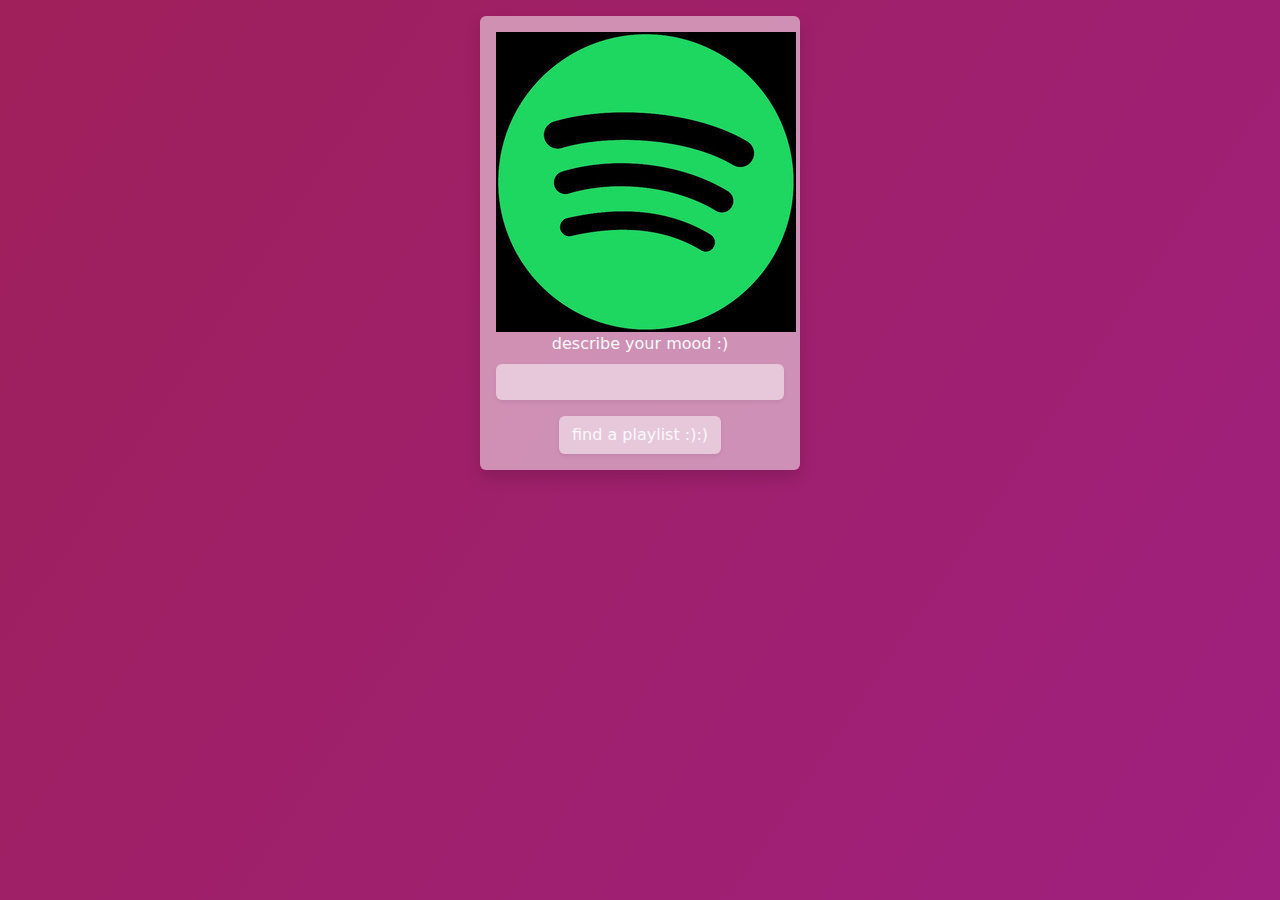
==== project/templates/index.html @ 093f2904 "text" ====
<!DOCTYPE html>
<html>
    <head>
        <title>Mood Playlist Generator</title>
        <link href="https://cdn.jsdelivr.net/npm/bootstrap@5.3.3/dist/css/bootstrap.min.css" rel="stylesheet" integrity="sha384-QWTKZyjpPEjISv5WaRU9OFeRpok6YctnYmDr5pNlyT2bRjXh0JMhjY6hW+ALEwIH" crossorigin="anonymous">
        <link href="../static/main.css" rel="stylesheet">
    </head>
    <body>
        <div class="p-3 mt-3 text-center container transparent rounded shadow w-25">
            <img src="../static/spotify.jpeg"/>
            <form method="POST">
                <div class="mb-3">
                    <label for="mood-input" class="form-label text-light">describe your mood :)</label>
                    <input type="text" class="form-control btn-transparent border-0 text-center center m-auto shadow-sm" id="mood-input" aria-describedby="mood">
                </div>
                <button type="submit" class="mx-auto center rounded btn text-light borner-0 btn-transparent shadow-sm">find a playlist :):)</button>
            </form>
        </div>

        <script src="https://cdn.jsdelivr.net/npm/@popperjs/core@2.11.8/dist/umd/popper.min.js" integrity="sha384-I7E8VVD/ismYTF4hNIPjVp/Zjvgyol6VFvRkX/vR+Vc4jQkC+hVqc2pM8ODewa9r" crossorigin="anonymous"></script>
        <script src="https://cdn.jsdelivr.net/npm/bootstrap@5.3.3/dist/js/bootstrap.min.js" integrity="sha384-0pUGZvbkm6XF6gxjEnlmuGrJXVbNuzT9qBBavbLwCsOGabYfZo0T0to5eqruptLy" crossorigin="anonymous"></script>
        <script src="https://cdn.jsdelivr.net/npm/bootstrap@5.3.3/dist/js/bootstrap.bundle.min.js" integrity="sha384-YvpcrYf0tY3lHB60NNkmXc5s9fDVZLESaAA55NDzOxhy9GkcIdslK1eN7N6jIeHz" crossorigin="anonymous"></script>
    </body>
</html>
---- project/static/main.css ----
body {
    background: linear-gradient(304deg, #8d2a2a, #bf7c3b, #adb028, #53b42e, #209f90, #206b9f, #50209f, #9f209f, #9f205a);
    background-size: 1800% 1800%;

    -webkit-animation: AnimationName 20s ease infinite;
    -moz-animation: AnimationName 20s ease infinite;
    animation: AnimationName 20s ease infinite;
}

@-webkit-keyframes AnimationName {
    0%{background-position:45% 0%}
    50%{background-position:56% 100%}
    100%{background-position:45% 0%}
}
@-moz-keyframes AnimationName {
    0%{background-position:45% 0%}
    50%{background-position:56% 100%}
    100%{background-position:45% 0%}
}
@keyframes AnimationName {
    0%{background-position:45% 0%}
    50%{background-position:56% 100%}
    100%{background-position:45% 0%}
}

.btn-transparent {
    background-color: rgba(255, 255, 255, 0.5);
}

.btn-transparent:hover {
    background-color: rgba(255, 255, 255, 0.7);
}

.transparent {
    background-color: rgba(255, 255, 255, 0.5);
}
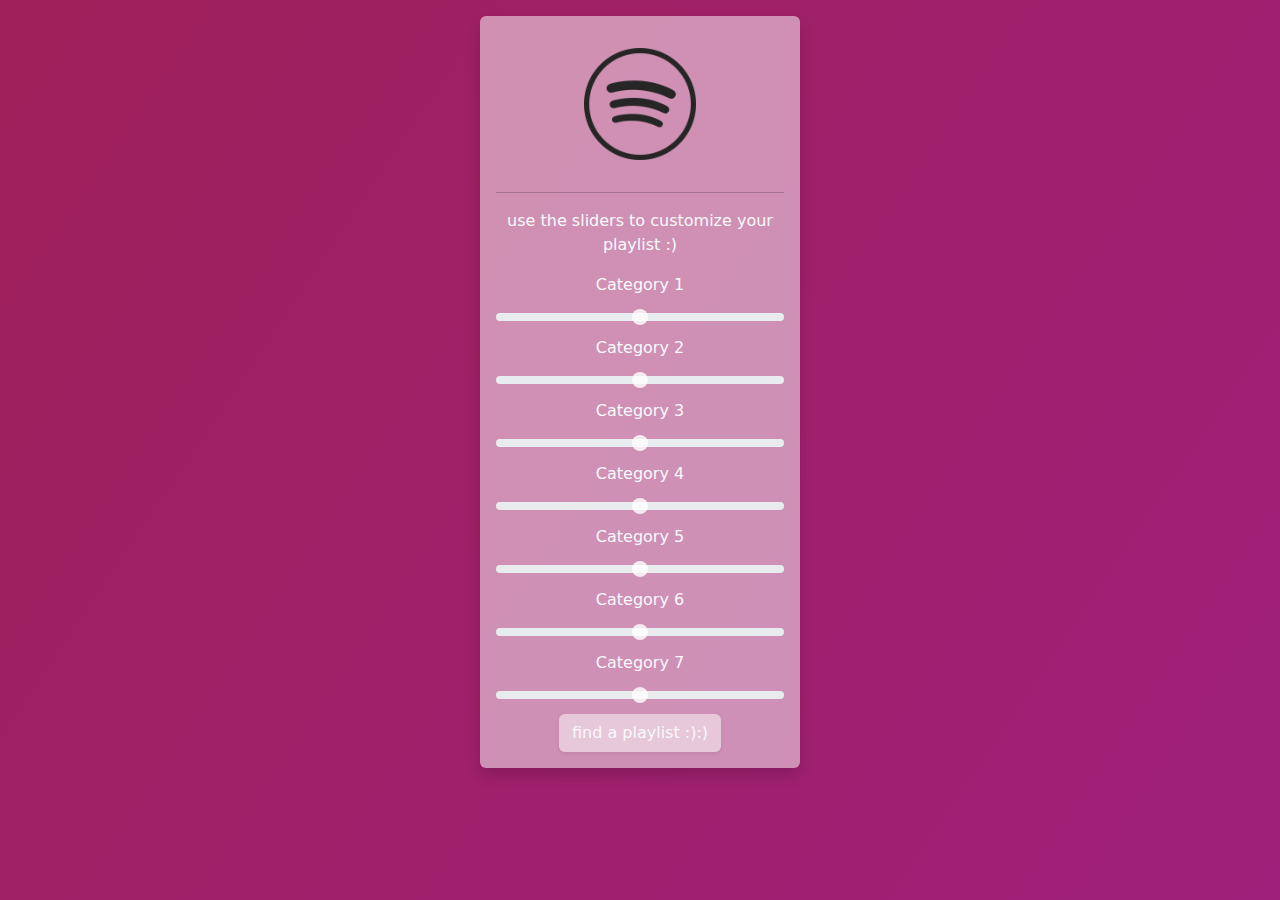
==== commit b388cd6a: "add slider categories and stuff" ====
--- a/project/templates/index.html
+++ b/project/templates/index.html
@@ -5,15 +5,32 @@
         <link href="https://cdn.jsdelivr.net/npm/bootstrap@5.3.3/dist/css/bootstrap.min.css" rel="stylesheet" integrity="sha384-QWTKZyjpPEjISv5WaRU9OFeRpok6YctnYmDr5pNlyT2bRjXh0JMhjY6hW+ALEwIH" crossorigin="anonymous">
         <link href="../static/main.css" rel="stylesheet">
     </head>
-    <body>
-        <div class="p-3 mt-3 text-center container transparent rounded shadow w-25">
-            <img src="../static/spotify.jpeg"/>
+    <body class="h-100">
+        <div class="p-3 mt-3 text-center container transparent rounded shadow w-25 my-auto">
+            <img src="../static/spotify.webp" class="w-50 p-3"/>
+            <hr>
+            <p class="text-light">use the sliders to customize your playlist :)</p>
             <form method="POST">
-                <div class="mb-3">
+                <!-- <div class="mb-3">
                     <label for="mood-input" class="form-label text-light">describe your mood :)</label>
                     <input type="text" class="form-control btn-transparent border-0 text-center center m-auto shadow-sm" id="mood-input" aria-describedby="mood">
-                </div>
+                </div> -->
+                <label for="mood_input_1" class="form-label text-light">Category 1</label>
+                <input type="range" class="form-range text-light trasnparent light custom-range" min="0" max="5" step="0.5" id="mood_input_1">
+                <label for="mood_input_2" class="form-label text-light">Category 2</label>
+                <input type="range" class="form-range text-light trasnparent light custom-range" min="0" max="5" step="0.5" id="mood_input_2">
+                <label for="mood_input_3" class="form-label text-light">Category 3</label>
+                <input type="range" class="form-range text-light trasnparent light custom-range" min="0" max="5" step="0.5" id="mood_input_3">
+                <label for="mood_input_4" class="form-label text-light">Category 4</label>
+                <input type="range" class="form-range text-light trasnparent light custom-range" min="0" max="5" step="0.5" id="mood_input_4">
+                <label for="mood_input_5" class="form-label text-light">Category 5</label>
+                <input type="range" class="form-range text-light trasnparent light custom-range" min="0" max="5" step="0.5" id="mood_input_5">
+                <label for="mood_input_6" class="form-label text-light">Category 6</label>
+                <input type="range" class="form-range text-light trasnparent light custom-range" min="0" max="5" step="0.5" id="mood_input_6">
+                <label for="mood_input_7" class="form-label text-light">Category 7</label>
+                <input type="range" class="form-range text-light trasnparent light custom-range" min="0" max="5" step="0.5" id="mood_input_7">
                 <button type="submit" class="mx-auto center rounded btn text-light borner-0 btn-transparent shadow-sm">find a playlist :):)</button>
+            
             </form>
         </div>
 
--- a/project/static/main.css
+++ b/project/static/main.css
@@ -27,6 +27,18 @@
     background-color: rgba(255, 255, 255, 0.5);
 }
 
+.custom-range::-webkit-slider-thumb {
+    background: rgba(255, 255, 255, 0.8);
+  }
+  
+  .custom-range::-moz-range-thumb {
+    background: rgba(255, 255, 255, 0.8);
+  }
+  
+  .custom-range::-ms-thumb {
+    background: rgba(255, 255, 255, 0.8);
+  }
+
 .btn-transparent:hover {
     background-color: rgba(255, 255, 255, 0.7);
 }
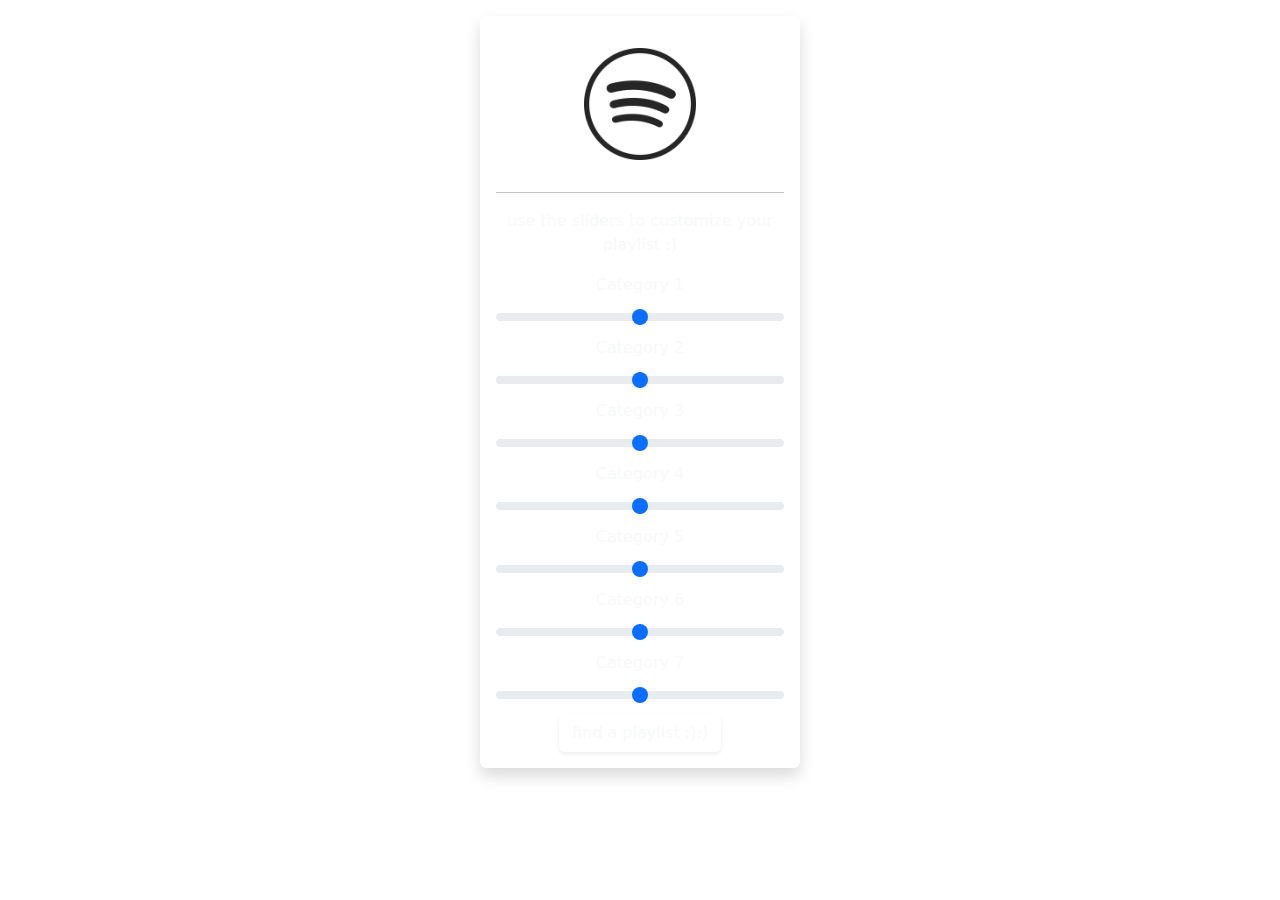
==== commit 050a0d09: "ghkl" ====
--- a/project/templates/index.html
+++ b/project/templates/index.html
@@ -1,9 +1,9 @@
 <!DOCTYPE html>
 <html>
     <head>
-        <title>Mood Playlist Generator</title>
+        <title>Mood Playlist Generator | Form</title>
         <link href="https://cdn.jsdelivr.net/npm/bootstrap@5.3.3/dist/css/bootstrap.min.css" rel="stylesheet" integrity="sha384-QWTKZyjpPEjISv5WaRU9OFeRpok6YctnYmDr5pNlyT2bRjXh0JMhjY6hW+ALEwIH" crossorigin="anonymous">
-        <link href="../static/main.css" rel="stylesheet">
+        <link href="{{ url_for('static',filename='main.css') }}" rel="stylesheet">
     </head>
     <body class="h-100">
         <div class="p-3 mt-3 text-center container transparent rounded shadow w-25 my-auto">
@@ -29,8 +29,7 @@
                 <input type="range" class="form-range text-light trasnparent light custom-range" min="0" max="5" step="0.5" id="mood_input_6">
                 <label for="mood_input_7" class="form-label text-light">Category 7</label>
                 <input type="range" class="form-range text-light trasnparent light custom-range" min="0" max="5" step="0.5" id="mood_input_7">
-                <button type="submit" class="mx-auto center rounded btn text-light borner-0 btn-transparent shadow-sm">find a playlist :):)</button>
-            
+                <button formaction="/" type="submit" class="mx-auto center rounded btn text-light borner-0 btn-transparent shadow-sm">find a playlist :):)</button>
             </form>
         </div>
 
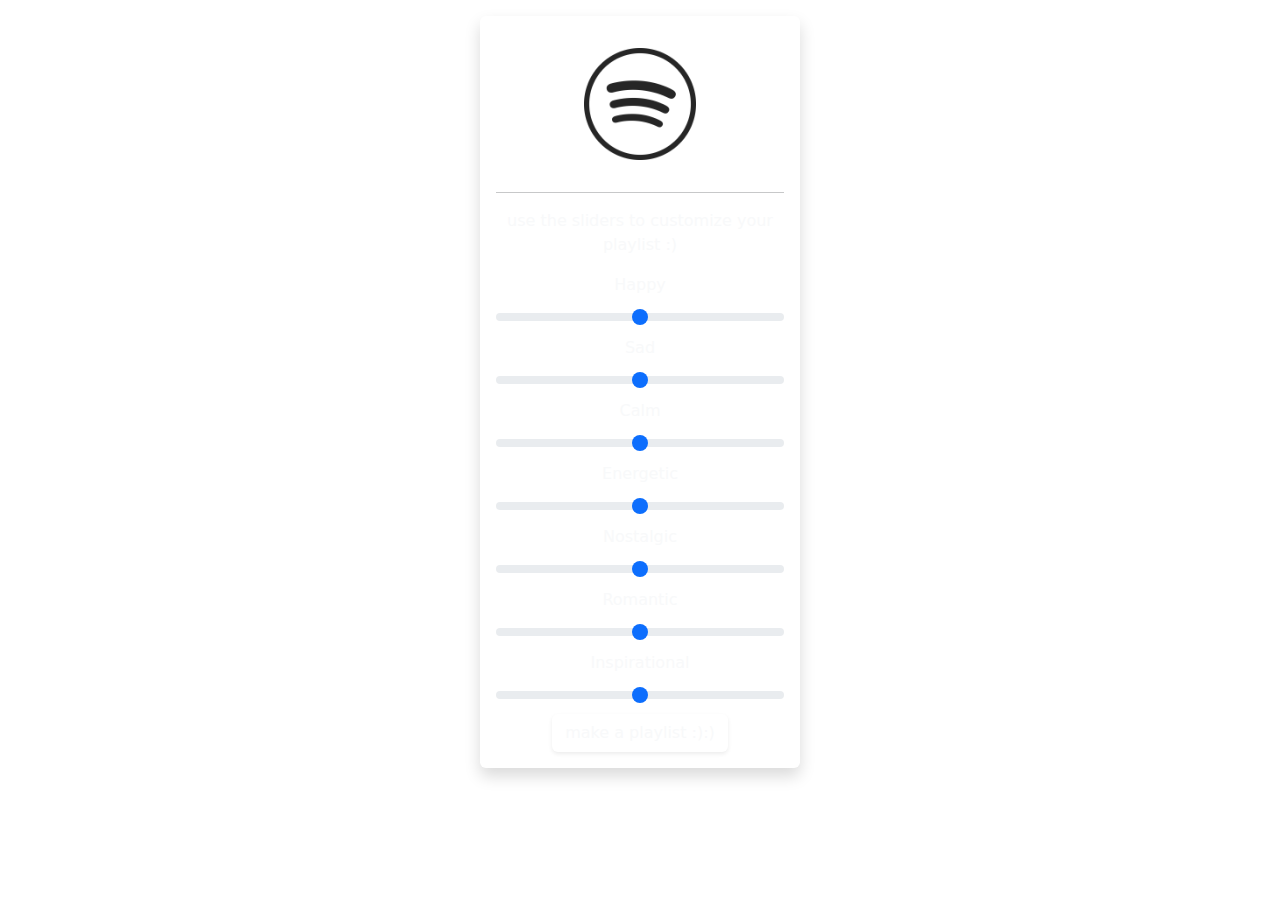
==== commit 12b10312: "pushing" ====
--- a/project/templates/index.html
+++ b/project/templates/index.html
@@ -15,21 +15,21 @@
                     <label for="mood-input" class="form-label text-light">describe your mood :)</label>
                     <input type="text" class="form-control btn-transparent border-0 text-center center m-auto shadow-sm" id="mood-input" aria-describedby="mood">
                 </div> -->
-                <label for="mood_input_1" class="form-label text-light">Category 1</label>
-                <input type="range" class="form-range text-light trasnparent light custom-range" min="0" max="5" step="0.5" id="mood_input_1">
-                <label for="mood_input_2" class="form-label text-light">Category 2</label>
-                <input type="range" class="form-range text-light trasnparent light custom-range" min="0" max="5" step="0.5" id="mood_input_2">
-                <label for="mood_input_3" class="form-label text-light">Category 3</label>
-                <input type="range" class="form-range text-light trasnparent light custom-range" min="0" max="5" step="0.5" id="mood_input_3">
-                <label for="mood_input_4" class="form-label text-light">Category 4</label>
-                <input type="range" class="form-range text-light trasnparent light custom-range" min="0" max="5" step="0.5" id="mood_input_4">
-                <label for="mood_input_5" class="form-label text-light">Category 5</label>
-                <input type="range" class="form-range text-light trasnparent light custom-range" min="0" max="5" step="0.5" id="mood_input_5">
-                <label for="mood_input_6" class="form-label text-light">Category 6</label>
-                <input type="range" class="form-range text-light trasnparent light custom-range" min="0" max="5" step="0.5" id="mood_input_6">
-                <label for="mood_input_7" class="form-label text-light">Category 7</label>
-                <input type="range" class="form-range text-light trasnparent light custom-range" min="0" max="5" step="0.5" id="mood_input_7">
-                <button formaction="/" type="submit" class="mx-auto center rounded btn text-light borner-0 btn-transparent shadow-sm">find a playlist :):)</button>
+                <label for="mood_input_1" class="form-label text-light">Happy</label>
+                <input type="range" class="form-range text-light trasnparent light custom-range" min="0" max="5" step="0.5" id="mood_input_1" name="mood_input_1">
+                <label for="mood_input_2" class="form-label text-light">Sad</label>
+                <input type="range" class="form-range text-light trasnparent light custom-range" min="0" max="5" step="0.5" id="mood_input_2" name="mood_input_2">
+                <label for="mood_input_3" class="form-label text-light">Calm</label>
+                <input type="range" class="form-range text-light trasnparent light custom-range" min="0" max="5" step="0.5" id="mood_input_3" name="mood_input_3">
+                <label for="mood_input_4" class="form-label text-light">Energetic</label>
+                <input type="range" class="form-range text-light trasnparent light custom-range" min="0" max="5" step="0.5" id="mood_input_4" name="mood_input_4">
+                <label for="mood_input_5" class="form-label text-light">Nostalgic</label>
+                <input type="range" class="form-range text-light trasnparent light custom-range" min="0" max="5" step="0.5" id="mood_input_5" name="mood_input_5">
+                <label for="mood_input_6" class="form-label text-light">Romantic</label>
+                <input type="range" class="form-range text-light trasnparent light custom-range" min="0" max="5" step="0.5" id="mood_input_6" name="mood_input_6">
+                <label for="mood_input_7" class="form-label text-light">Inspirational</label>
+                <input type="range" class="form-range text-light trasnparent light custom-range" min="0" max="5" step="0.5" id="mood_input_7" name="mood_input_7">
+                <button formaction="/" type="submit" class="mx-auto center rounded btn text-light borner-0 btn-transparent shadow-sm">make a playlist :):)</button>
             </form>
         </div>
 
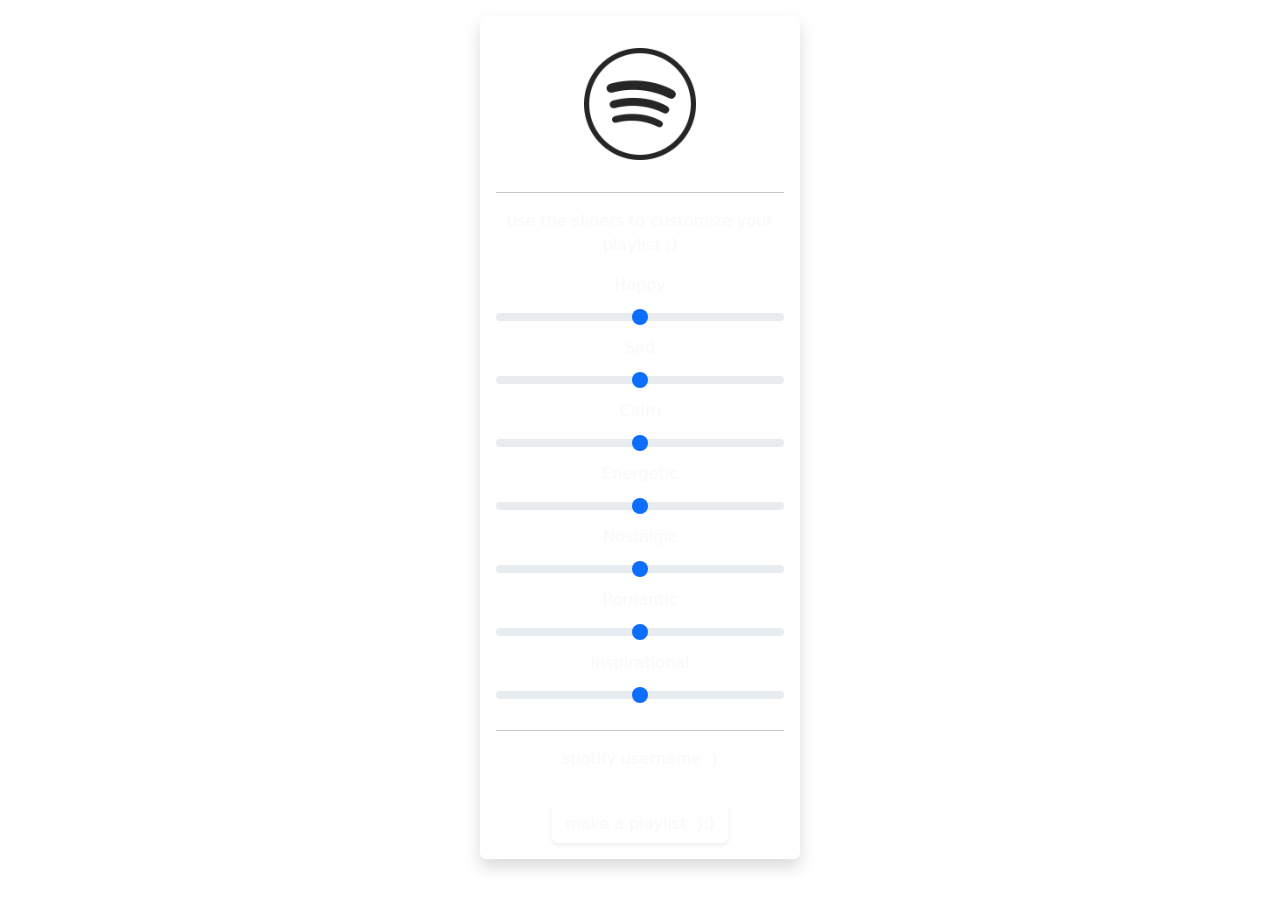
==== commit ec243fa6: "add username" ====
--- a/project/templates/index.html
+++ b/project/templates/index.html
@@ -29,6 +29,9 @@
                 <input type="range" class="form-range text-light trasnparent light custom-range" min="0" max="5" step="0.5" id="mood_input_6" name="mood_input_6">
                 <label for="mood_input_7" class="form-label text-light">Inspirational</label>
                 <input type="range" class="form-range text-light trasnparent light custom-range" min="0" max="5" step="0.5" id="mood_input_7" name="mood_input_7">
+                <hr>
+                <label for="username" class="form-label text-light">spotify username :)</label>
+                <input type="text" id="username" name="username" class="transparent border-0 rounded light text-light">
                 <button formaction="/" type="submit" class="mx-auto center rounded btn text-light borner-0 btn-transparent shadow-sm">make a playlist :):)</button>
             </form>
         </div>
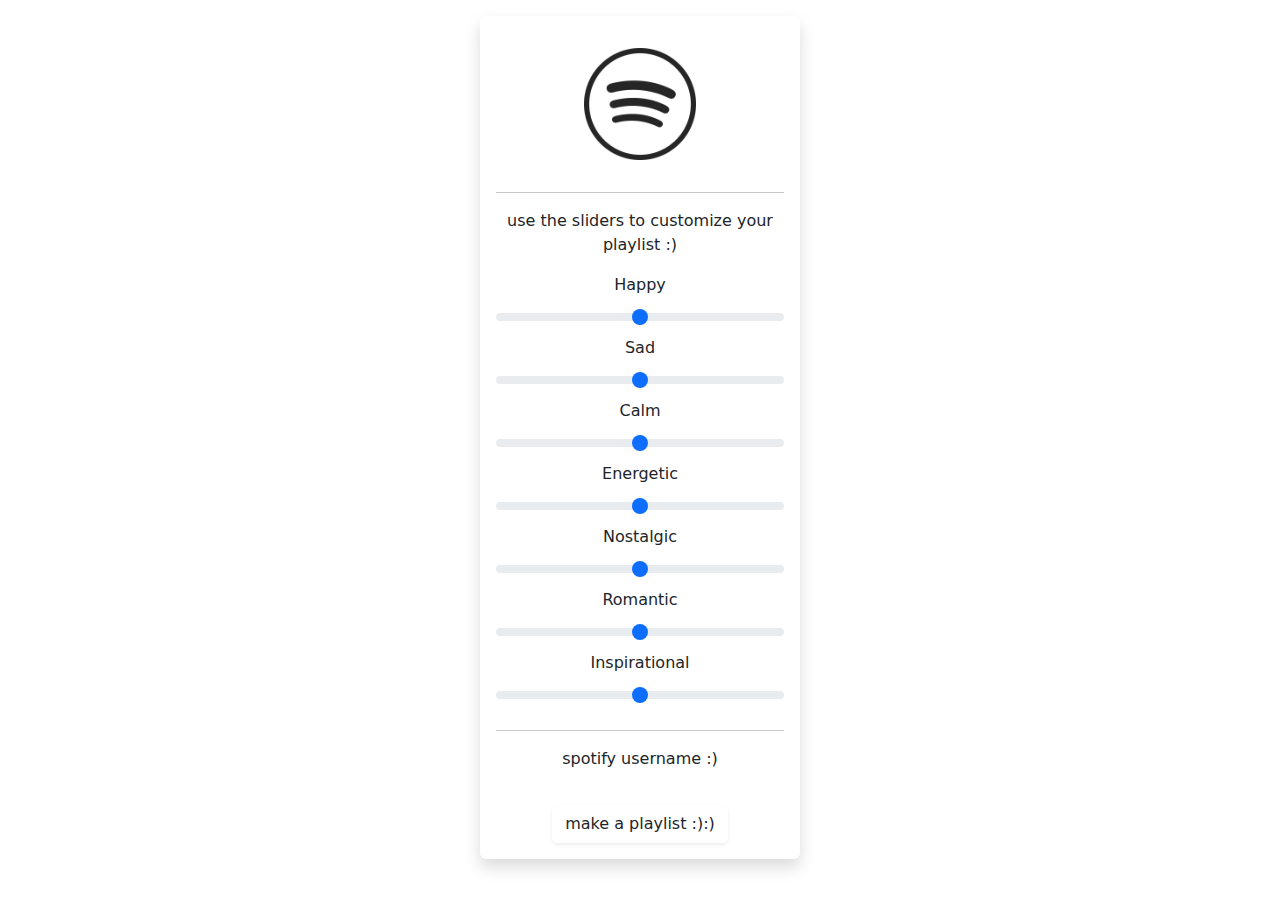
==== commit 69a60e5c: "make playlist page" ====
--- a/project/templates/index.html
+++ b/project/templates/index.html
@@ -9,30 +9,30 @@
         <div class="p-3 mt-3 text-center container transparent rounded shadow w-25 my-auto">
             <img src="../static/spotify.webp" class="w-50 p-3"/>
             <hr>
-            <p class="text-light">use the sliders to customize your playlist :)</p>
+            <p class="text-dark">use the sliders to customize your playlist :)</p>
             <form method="POST">
                 <!-- <div class="mb-3">
                     <label for="mood-input" class="form-label text-light">describe your mood :)</label>
                     <input type="text" class="form-control btn-transparent border-0 text-center center m-auto shadow-sm" id="mood-input" aria-describedby="mood">
                 </div> -->
-                <label for="mood_input_1" class="form-label text-light">Happy</label>
-                <input type="range" class="form-range text-light trasnparent light custom-range" min="0" max="5" step="0.5" id="mood_input_1" name="mood_input_1">
-                <label for="mood_input_2" class="form-label text-light">Sad</label>
-                <input type="range" class="form-range text-light trasnparent light custom-range" min="0" max="5" step="0.5" id="mood_input_2" name="mood_input_2">
-                <label for="mood_input_3" class="form-label text-light">Calm</label>
-                <input type="range" class="form-range text-light trasnparent light custom-range" min="0" max="5" step="0.5" id="mood_input_3" name="mood_input_3">
-                <label for="mood_input_4" class="form-label text-light">Energetic</label>
-                <input type="range" class="form-range text-light trasnparent light custom-range" min="0" max="5" step="0.5" id="mood_input_4" name="mood_input_4">
-                <label for="mood_input_5" class="form-label text-light">Nostalgic</label>
-                <input type="range" class="form-range text-light trasnparent light custom-range" min="0" max="5" step="0.5" id="mood_input_5" name="mood_input_5">
-                <label for="mood_input_6" class="form-label text-light">Romantic</label>
-                <input type="range" class="form-range text-light trasnparent light custom-range" min="0" max="5" step="0.5" id="mood_input_6" name="mood_input_6">
-                <label for="mood_input_7" class="form-label text-light">Inspirational</label>
-                <input type="range" class="form-range text-light trasnparent light custom-range" min="0" max="5" step="0.5" id="mood_input_7" name="mood_input_7">
+                <label for="mood_input_1" class="form-label text-dark">Happy</label>
+                <input type="range" class="form-range text-dark trasnparent dark custom-range" min="0" max="5" step="0.5" id="mood_input_1" name="mood_input_1">
+                <label for="mood_input_2" class="form-label text-dark">Sad</label>
+                <input type="range" class="form-range text-dark trasnparent dark custom-range" min="0" max="5" step="0.5" id="mood_input_2" name="mood_input_2">
+                <label for="mood_input_3" class="form-label text-dark">Calm</label>
+                <input type="range" class="form-range text-dark trasnparent dark custom-range" min="0" max="5" step="0.5" id="mood_input_3" name="mood_input_3">
+                <label for="mood_input_4" class="form-label text-dark">Energetic</label>
+                <input type="range" class="form-range text-dark trasnparent dark custom-range" min="0" max="5" step="0.5" id="mood_input_4" name="mood_input_4">
+                <label for="mood_input_5" class="form-label text-dark">Nostalgic</label>
+                <input type="range" class="form-range text-dark trasnparent dark custom-range" min="0" max="5" step="0.5" id="mood_input_5" name="mood_input_5">
+                <label for="mood_input_6" class="form-label text-dark">Romantic</label>
+                <input type="range" class="form-range text-dark trasnparent dark custom-range" min="0" max="5" step="0.5" id="mood_input_6" name="mood_input_6">
+                <label for="mood_input_7" class="form-label text-dark">Inspirational</label>
+                <input type="range" class="form-range text-dark trasnparent dark custom-range" min="0" max="5" step="0.5" id="mood_input_7" name="mood_input_7">
                 <hr>
-                <label for="username" class="form-label text-light">spotify username :)</label>
-                <input type="text" id="username" name="username" class="transparent border-0 rounded light text-light">
-                <button formaction="/" type="submit" class="mx-auto center rounded btn text-light borner-0 btn-transparent shadow-sm">make a playlist :):)</button>
+                <label for="username" class="form-label text-dark">spotify username :)</label>
+                <input type="text" id="username" name="username" class="transparent border-0 rounded dark text-dark">
+                <button formaction="/" type="submit" class="mx-auto center rounded btn text-dark borner-0 btn-transparent shadow-sm">make a playlist :):)</button>
             </form>
         </div>
 
